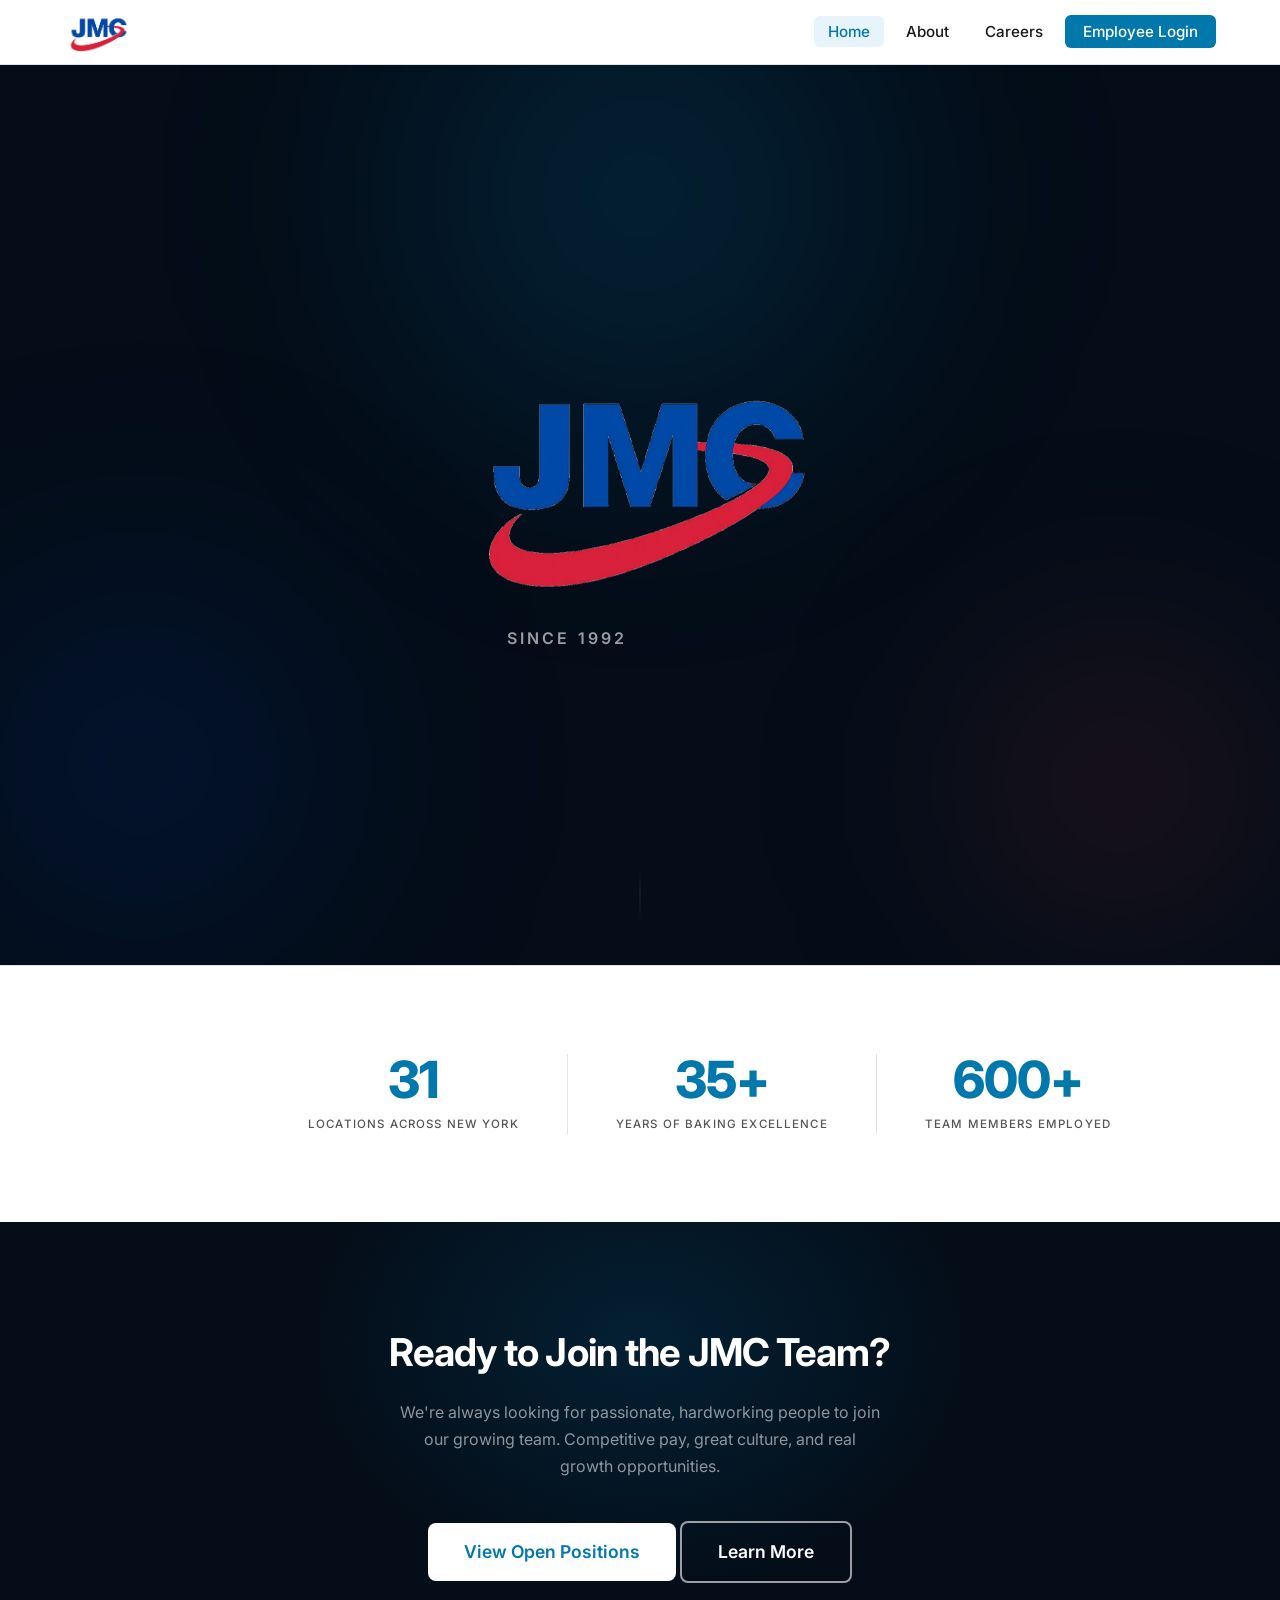
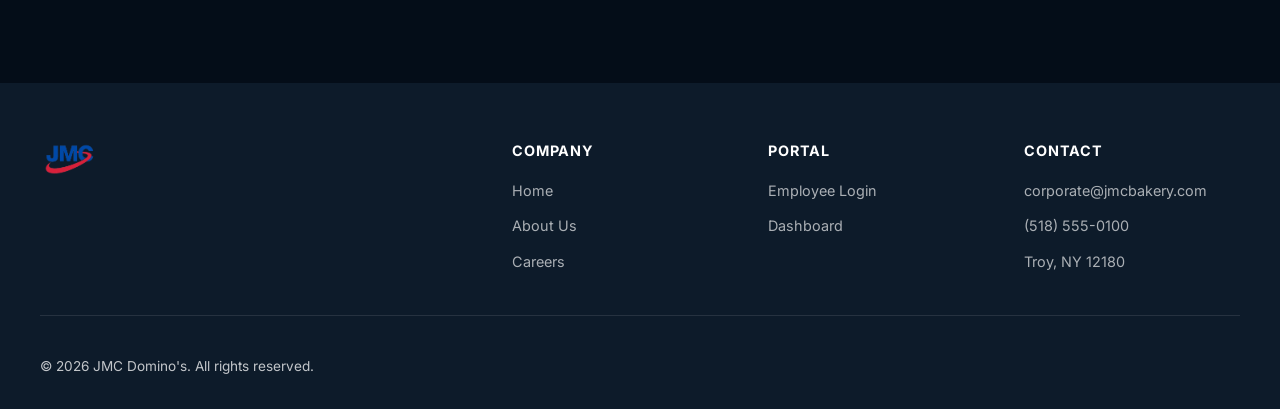
==== index.html @ b063c319 "Initial commit Co-Authored-By: Claude Sonnet 4.6 <noreply@anthropic.com>" ====
<!DOCTYPE html>
<html lang="en">
<head>
  <meta charset="UTF-8">
  <meta name="viewport" content="width=device-width, initial-scale=1.0">
  <title>JMC — Since 1992</title>
  <link rel="preconnect" href="https://fonts.googleapis.com">
  <link rel="preconnect" href="https://fonts.gstatic.com" crossorigin>
  <link href="https://fonts.googleapis.com/css2?family=Inter:wght@300;400;500;600;700;800;900&display=swap" rel="stylesheet">
  <link rel="stylesheet" href="styles.css">
</head>
<body>

  <!-- NAV -->
  <nav class="nav">
    <div class="nav-inner">
      <a class="nav-brand" href="index.html">
        <img src="logo.png" alt="JMC" class="nav-logo-img">
      </a>
      <button class="nav-toggle" aria-label="Toggle navigation" aria-expanded="false">
        <span></span><span></span><span></span>
      </button>
      <ul class="nav-links">
        <li><a href="index.html">Home</a></li>
        <li><a href="about.html">About</a></li>
        <li><a href="apply.html">Careers</a></li>
        <li><a href="login.html" class="btn-nav">Employee Login</a></li>
      </ul>
    </div>
  </nav>

  <!-- HERO -->
  <section class="hero">
    <div class="hero-bg">
      <div class="hero-blob hero-blob-1"></div>
      <div class="hero-blob hero-blob-2"></div>
      <div class="hero-blob hero-blob-3"></div>
    </div>
    <div class="hero-inner">
      <img src="logo.png" alt="JMC" class="hero-logo">
      <div class="hero-tagline">
        <span class="hero-since">Since 1992</span>
        <span class="hero-sep" id="heroSep">·</span>
        <span class="hero-stores-text" id="heroStores">31 Stores</span>
      </div>
    </div>
    <div class="hero-scroll-cue">
      <div class="hero-scroll-line"></div>
    </div>
  </section>

  <!-- STATS -->
  <section class="stats-section reveal">
    <div class="container">
      <div class="stats-grid">
        <div class="stat-item">
          <h3>31</h3>
          <p>Locations Across New York</p>
        </div>
        <div class="stat-item">
          <h3>35+</h3>
          <p>Years of Baking Excellence</p>
        </div>
        <div class="stat-item">
          <h3>600+</h3>
          <p>Team Members Employed</p>
        </div>
      </div>
    </div>
  </section>

  <!-- CTA BAND -->
  <section class="cta-band reveal">
    <div class="container">
      <h2>Ready to Join the JMC Team?</h2>
      <p>We're always looking for passionate, hardworking people to join our growing team. Competitive pay, great culture, and real growth opportunities.</p>
      <div class="hero-buttons">
        <a href="apply.html" class="btn btn-white btn-lg">View Open Positions</a>
        <a href="about.html" class="btn btn-outline-white btn-lg">Learn More</a>
      </div>
    </div>
  </section>

  <!-- FOOTER -->
  <footer class="footer">
    <div class="footer-inner">
      <div class="footer-top">
        <div class="footer-brand">
          <img src="logo.png" alt="JMC" class="footer-logo-img">
        </div>
        <div class="footer-col">
          <h4>Company</h4>
          <ul>
            <li><a href="index.html">Home</a></li>
            <li><a href="about.html">About Us</a></li>
            <li><a href="apply.html">Careers</a></li>
          </ul>
        </div>
        <div class="footer-col">
          <h4>Portal</h4>
          <ul>
            <li><a href="login.html">Employee Login</a></li>
            <li><a href="dashboard.html">Dashboard</a></li>
          </ul>
        </div>
        <div class="footer-col">
          <h4>Contact</h4>
          <ul>
            <li><a href="#">corporate@jmcbakery.com</a></li>
            <li><a href="#">(518) 555-0100</a></li>
            <li><a href="#">Troy, NY 12180</a></li>
          </ul>
        </div>
      </div>
      <div class="footer-bottom">
        <span>&copy; 2026 JMC Domino's. All rights reserved.</span>
      </div>
    </div>
  </footer>

  <script src="transitions.js"></script>
  <script src="script.js"></script>
</body>
</html>
---- styles.css ----
/* ===== PAGE TRANSITIONS ===== */
@keyframes pageEnter {
  from { opacity: 0; transform: translateY(14px); }
  to   { opacity: 1; transform: translateY(0); }
}
@keyframes pageExit {
  from { opacity: 1; transform: translateY(0); }
  to   { opacity: 0; transform: translateY(-10px); }
}
body.page-enter { animation: pageEnter 0.42s cubic-bezier(0.22, 1, 0.36, 1) both; }
body.page-exit  { animation: pageExit 0.21s ease-in both; pointer-events: none; }

/* ===== RESET & BASE ===== */
*, *::before, *::after { box-sizing: border-box; margin: 0; padding: 0; }

:root {
  --blue: #0078AC;
  --blue-dark: #005a82;
  --orange: #E8572A;
  --orange-dark: #c94418;
  --text: #1a1a1a;
  --text-light: #555;
  --bg: #ffffff;
  --bg-alt: #f5f7fa;
  --border: #e0e4ea;
  --radius: 10px;
  --shadow: 0 2px 16px rgba(0,0,0,0.08);
  --font: 'Inter', 'Segoe UI', system-ui, -apple-system, sans-serif;
}

html { scroll-behavior: smooth; }

body {
  font-family: var(--font);
  color: var(--text);
  background: var(--bg);
  line-height: 1.6;
  font-size: 16px;
}

img { max-width: 100%; display: block; }

a { color: var(--blue); text-decoration: none; }
a:hover { text-decoration: underline; }

/* ===== LOGO IMAGES ===== */
.nav-logo-img    { height: 42px; width: auto; object-fit: contain; }
.footer-logo-img { height: 36px; width: auto; object-fit: contain; }
.login-logo-img  { height: 56px; width: auto; object-fit: contain; }

/* ===== NAVIGATION ===== */
.nav {
  position: sticky;
  top: 0;
  z-index: 100;
  background: #fff;
  border-bottom: 1px solid var(--border);
  box-shadow: 0 1px 8px rgba(0,0,0,0.06);
}

.nav-inner {
  max-width: 1200px;
  margin: 0 auto;
  padding: 0 24px;
  height: 64px;
  display: flex;
  align-items: center;
  justify-content: space-between;
}

.nav-brand {
  display: flex;
  align-items: center;
  gap: 10px;
  font-weight: 700;
  font-size: 1.15rem;
  color: var(--blue);
  text-decoration: none;
}

.nav-links {
  display: flex;
  align-items: center;
  gap: 8px;
  list-style: none;
}

.nav-links a {
  padding: 6px 14px;
  border-radius: 6px;
  color: var(--text);
  font-size: 0.95rem;
  font-weight: 500;
  transition: background 0.15s, color 0.15s;
  text-decoration: none;
}

.nav-links a:hover,
.nav-links a.active {
  background: #e8f4fb;
  color: var(--blue);
}

.nav-links .btn-nav {
  background: var(--blue);
  color: #fff !important;
  padding: 7px 18px;
  border-radius: 6px;
}

.nav-links .btn-nav:hover {
  background: var(--blue-dark);
}

.nav-toggle {
  display: none;
  background: none;
  border: none;
  cursor: pointer;
  padding: 8px;
  flex-direction: column;
  gap: 5px;
}

.nav-toggle span {
  display: block;
  width: 24px;
  height: 2px;
  background: var(--text);
  border-radius: 2px;
  transition: transform 0.2s;
}

/* ===== BUTTONS ===== */
.btn {
  display: inline-flex;
  align-items: center;
  justify-content: center;
  gap: 8px;
  padding: 12px 28px;
  border-radius: 8px;
  font-size: 1rem;
  font-weight: 600;
  cursor: pointer;
  border: 2px solid transparent;
  transition: background 0.15s, transform 0.1s, box-shadow 0.15s;
  text-decoration: none;
}

.btn:active { transform: scale(0.97); }

.btn-primary {
  background: var(--blue);
  color: #fff;
  border-color: var(--blue);
}
.btn-primary:hover { background: var(--blue-dark); border-color: var(--blue-dark); text-decoration: none; }

.btn-secondary {
  background: transparent;
  color: var(--blue);
  border-color: var(--blue);
}
.btn-secondary:hover { background: #e8f4fb; text-decoration: none; }

.btn-orange {
  background: var(--orange);
  color: #fff;
  border-color: var(--orange);
}
.btn-orange:hover { background: var(--orange-dark); border-color: var(--orange-dark); text-decoration: none; }

.btn-lg { padding: 15px 36px; font-size: 1.1rem; }
.btn-sm { padding: 8px 18px; font-size: 0.875rem; }

/* ===== HERO ===== */
@keyframes blobDrift1 {
  0%, 100% { transform: translate(0, 0) scale(1); }
  33%       { transform: translate(40px, -30px) scale(1.1); }
  66%       { transform: translate(-20px, 18px) scale(0.93); }
}
@keyframes blobDrift2 {
  0%, 100% { transform: translate(0, 0) scale(1); }
  40%       { transform: translate(-45px, 28px) scale(0.9); }
  75%       { transform: translate(28px, -16px) scale(1.08); }
}
@keyframes blobDrift3 {
  0%, 100% { transform: translate(0, 0) scale(1); }
  50%       { transform: translate(22px, 42px) scale(1.06); }
}
@keyframes heroFadeUp {
  from { opacity: 0; transform: translateY(22px); }
  to   { opacity: 1; transform: translateY(0); }
}
@keyframes heroLogoPullBack {
  0%   { opacity: 0;   transform: scale(1.55); }
  18%  { opacity: 1;   transform: scale(1.55); }
  100% { opacity: 1;   transform: scale(1); }
}
@keyframes scrollCuePulse {
  0%   { opacity: 0; transform: scaleY(0.3) translateY(-8px); }
  40%  { opacity: 1; }
  100% { opacity: 0; transform: scaleY(1) translateY(8px); }
}

.hero {
  position: relative;
  background: #040d18;
  min-height: 100vh;
  display: flex;
  flex-direction: column;
  align-items: center;
  justify-content: center;
  text-align: center;
  overflow: hidden;
  padding: 100px 24px 120px;
}

.hero-bg {
  position: absolute;
  inset: 0;
  pointer-events: none;
}

.hero-blob {
  position: absolute;
  border-radius: 50%;
  filter: blur(100px);
  will-change: transform;
}

.hero-blob-1 {
  width: 700px;
  height: 700px;
  top: -220px;
  left: 50%;
  margin-left: -350px;
  background: radial-gradient(circle, rgba(0,120,172,0.26) 0%, transparent 70%);
  animation: blobDrift1 11s ease-in-out infinite;
}

.hero-blob-2 {
  width: 480px;
  height: 480px;
  bottom: -60px;
  right: -80px;
  background: radial-gradient(circle, rgba(220,53,69,0.16) 0%, transparent 70%);
  animation: blobDrift2 14s ease-in-out infinite;
}

.hero-blob-3 {
  width: 560px;
  height: 560px;
  bottom: -80px;
  left: -140px;
  background: radial-gradient(circle, rgba(0,40,110,0.38) 0%, transparent 70%);
  animation: blobDrift3 16s ease-in-out infinite;
}

.hero-inner {
  position: relative;
  z-index: 1;
  display: flex;
  flex-direction: column;
  align-items: center;
  gap: 28px;
}

.hero-logo {
  width: clamp(220px, 30vw, 380px);
  height: auto;
  display: block;
  animation: heroLogoPullBack 2.4s cubic-bezier(0.16, 1, 0.3, 1) 0.1s both;
}

.hero-tagline {
  display: flex;
  align-items: center;
  gap: 14px;
  animation: heroFadeUp 0.8s ease 1.8s both;
}

.hero-since,
.hero-stores-text {
  font-size: 1rem;
  font-weight: 600;
  letter-spacing: 0.2em;
  text-transform: uppercase;
  color: rgba(255,255,255,0.6);
}

.hero-sep {
  color: rgba(220,53,69,0.55);
  font-size: 1.4rem;
  font-weight: 300;
  line-height: 1;
  opacity: 0;
  transition: opacity 0.8s ease;
}
.hero-sep.visible { opacity: 1; }

.hero-stores-text {
  opacity: 0;
  transition: opacity 0.8s ease;
}
.hero-stores-text.visible { opacity: 1; }

.hero-scroll-cue {
  position: absolute;
  bottom: 44px;
  left: 50%;
  transform: translateX(-50%);
  z-index: 1;
  overflow: hidden;
  height: 52px;
  width: 1px;
}

.hero-scroll-line {
  width: 1px;
  height: 52px;
  background: linear-gradient(to bottom, transparent 0%, rgba(255,255,255,0.28) 50%, transparent 100%);
  animation: scrollCuePulse 2.4s ease-in-out infinite;
  transform-origin: top;
}

/* ===== SECTIONS ===== */
.section {
  padding: 80px 24px;
}

.section-alt {
  background: var(--bg-alt);
}

.container {
  max-width: 1200px;
  margin: 0 auto;
}

.section-header {
  text-align: center;
  margin-bottom: 56px;
}

.section-eyebrow {
  display: inline-block;
  color: var(--blue);
  font-size: 0.8rem;
  font-weight: 700;
  letter-spacing: 0.1em;
  text-transform: uppercase;
  margin-bottom: 10px;
}

.section-header h2 {
  font-size: clamp(1.6rem, 3vw, 2.4rem);
  font-weight: 800;
  margin-bottom: 14px;
  color: var(--text);
}

.section-header p {
  font-size: 1.05rem;
  color: var(--text-light);
  max-width: 580px;
  margin: 0 auto;
}

/* ===== GRID CARDS ===== */
.grid-3 {
  display: grid;
  grid-template-columns: repeat(3, 1fr);
  gap: 28px;
}

.grid-2 {
  display: grid;
  grid-template-columns: repeat(2, 1fr);
  gap: 28px;
}

.card {
  background: #fff;
  border: 1px solid var(--border);
  border-radius: var(--radius);
  padding: 32px 28px;
  box-shadow: var(--shadow);
  transition: transform 0.2s, box-shadow 0.2s;
}

.card:hover {
  transform: translateY(-4px);
  box-shadow: 0 8px 32px rgba(0,0,0,0.12);
}

.card-icon {
  width: 52px;
  height: 52px;
  border-radius: 12px;
  background: #e8f4fb;
  display: flex;
  align-items: center;
  justify-content: center;
  margin-bottom: 18px;
  font-size: 1.5rem;
}

.card h3 {
  font-size: 1.15rem;
  font-weight: 700;
  margin-bottom: 10px;
}

.card p {
  color: var(--text-light);
  font-size: 0.95rem;
  line-height: 1.6;
}

/* ===== STATS ===== */
.stats-section {
  background: #fff;
  padding: 88px 24px;
  border-top: 1px solid var(--border);
}

.stats-grid {
  display: grid;
  grid-template-columns: repeat(3, 1fr);
  text-align: center;
  max-width: 760px;
  margin: 0 auto;
  width: 100%;
}

.stat-item {
  padding: 0 clamp(20px, 4vw, 48px);
  opacity: 0;
  transform: translateY(28px);
  transition: opacity 0.65s ease, transform 0.65s ease;
}

.stat-item + .stat-item {
  border-left: 1px solid var(--border);
}

.stat-item.visible {
  opacity: 1;
  transform: translateY(0);
}

.stat-item:nth-child(2) { transition-delay: 0.12s; }
.stat-item:nth-child(3) { transition-delay: 0.24s; }

.stat-item h3 {
  font-size: clamp(2.4rem, 5vw, 3.2rem);
  font-weight: 800;
  color: var(--blue);
  letter-spacing: -0.02em;
  line-height: 1;
}

.stat-item p {
  color: var(--text-light);
  font-size: 0.72rem;
  font-weight: 500;
  letter-spacing: 0.1em;
  text-transform: uppercase;
  margin-top: 10px;
  white-space: nowrap;
}

/* ===== VALUES ===== */
.values-grid {
  display: grid;
  grid-template-columns: repeat(2, 1fr);
  gap: 24px;
}

.value-card {
  background: #fff;
  border-left: 4px solid var(--orange);
  border-radius: 0 var(--radius) var(--radius) 0;
  padding: 24px 28px;
  box-shadow: var(--shadow);
}

.value-card h3 {
  font-size: 1.05rem;
  font-weight: 700;
  color: var(--orange);
  margin-bottom: 8px;
}

.value-card p {
  color: var(--text-light);
  font-size: 0.93rem;
}

/* ===== CTA BAND ===== */
.cta-band {
  position: relative;
  background: #040d18;
  color: #fff;
  text-align: center;
  padding: 100px 24px;
  overflow: hidden;
}

.cta-band::before {
  content: '';
  position: absolute;
  top: -180px;
  left: 50%;
  transform: translateX(-50%);
  width: 800px;
  height: 600px;
  background: radial-gradient(ellipse, rgba(0,120,172,0.18) 0%, transparent 60%);
  pointer-events: none;
}

.cta-band .container {
  position: relative;
  z-index: 1;
}

.cta-band h2 {
  font-size: clamp(1.6rem, 3vw, 2.4rem);
  font-weight: 700;
  letter-spacing: -0.02em;
  margin-bottom: 16px;
}

.cta-band p {
  font-size: 1rem;
  color: rgba(255,255,255,0.55);
  font-weight: 400;
  max-width: 480px;
  margin: 0 auto 40px;
  line-height: 1.7;
}

.btn-white {
  background: #fff;
  color: var(--blue);
  border: none;
}
.btn-white:hover { background: #e8f4fb; text-decoration: none; }

.btn-outline-white {
  background: transparent;
  color: #fff;
  border: 2px solid rgba(255,255,255,0.6);
}
.btn-outline-white:hover { background: rgba(255,255,255,0.12); text-decoration: none; }

/* ===== FOOTER ===== */
.footer {
  background: #0d1b2a;
  color: rgba(255,255,255,0.75);
  padding: 56px 24px 32px;
}

.footer-inner {
  max-width: 1200px;
  margin: 0 auto;
}

.footer-top {
  display: grid;
  grid-template-columns: 2fr 1fr 1fr 1fr;
  gap: 40px;
  margin-bottom: 40px;
  padding-bottom: 40px;
  border-bottom: 1px solid rgba(255,255,255,0.1);
}

.footer-brand p {
  font-size: 0.9rem;
  margin-top: 14px;
  line-height: 1.7;
  max-width: 300px;
}

.footer-col h4 {
  color: #fff;
  font-size: 0.9rem;
  font-weight: 700;
  text-transform: uppercase;
  letter-spacing: 0.06em;
  margin-bottom: 16px;
}

.footer-col ul {
  list-style: none;
  display: flex;
  flex-direction: column;
  gap: 10px;
}

.footer-col a {
  color: rgba(255,255,255,0.65);
  font-size: 0.9rem;
  transition: color 0.15s;
  text-decoration: none;
}

.footer-col a:hover { color: #fff; text-decoration: none; }

.footer-bottom {
  display: flex;
  justify-content: space-between;
  align-items: center;
  font-size: 0.85rem;
  flex-wrap: wrap;
  gap: 10px;
}

/* ===== FORM STYLES ===== */
.form-group {
  margin-bottom: 22px;
}

.form-group label {
  display: block;
  font-weight: 600;
  font-size: 0.9rem;
  margin-bottom: 7px;
  color: var(--text);
}

.form-group input,
.form-group select,
.form-group textarea {
  width: 100%;
  padding: 11px 14px;
  border: 1.5px solid var(--border);
  border-radius: 7px;
  font-size: 0.97rem;
  font-family: var(--font);
  background: #fff;
  color: var(--text);
  transition: border-color 0.15s, box-shadow 0.15s;
  outline: none;
}

.form-group input:focus,
.form-group select:focus,
.form-group textarea:focus {
  border-color: var(--blue);
  box-shadow: 0 0 0 3px rgba(0,120,172,0.12);
}

.form-group textarea { resize: vertical; min-height: 120px; }

/* ===== ABOUT PAGE ===== */
.about-hero {
  background: #040d18;
  color: #fff;
  padding: 110px 24px 90px;
  text-align: center;
}

.about-hero h1 {
  font-size: clamp(2rem, 4vw, 3rem);
  font-weight: 800;
  letter-spacing: -0.02em;
  margin-bottom: 16px;
}

.about-hero p {
  font-size: 1rem;
  color: rgba(255,255,255,0.5);
  font-weight: 400;
  max-width: 480px;
  margin: 0 auto;
  line-height: 1.7;
}

.two-col {
  display: grid;
  grid-template-columns: 1fr 1fr;
  gap: 56px;
  align-items: center;
}

.two-col .text-content h2 {
  font-size: clamp(1.5rem, 3vw, 2rem);
  font-weight: 800;
  margin-bottom: 18px;
}

.two-col .text-content p {
  color: var(--text-light);
  margin-bottom: 16px;
  line-height: 1.75;
}

.image-placeholder {
  border-radius: 16px;
  overflow: hidden;
  background: linear-gradient(135deg, #e8f4fb, #c6e4f5);
  aspect-ratio: 4/3;
  display: flex;
  align-items: center;
  justify-content: center;
  font-size: 4rem;
}

.mission-vision {
  display: grid;
  grid-template-columns: 1fr 1fr;
  gap: 28px;
}

.mv-card {
  padding: 36px 32px;
  border-radius: var(--radius);
  box-shadow: var(--shadow);
}

.mv-card.mission { background: var(--blue); color: #fff; }
.mv-card.vision   { background: var(--orange); color: #fff; }

.mv-card h3 {
  font-size: 1.25rem;
  font-weight: 800;
  margin-bottom: 12px;
  opacity: 0.85;
  text-transform: uppercase;
  letter-spacing: 0.05em;
}

.mv-card p {
  font-size: 1rem;
  line-height: 1.7;
  opacity: 0.92;
}

/* ===== PAGE HERO (generic) ===== */
.page-hero {
  background: linear-gradient(135deg, #004d72 0%, #0078AC 100%);
  color: #fff;
  padding: 72px 24px 56px;
  text-align: center;
}

.page-hero h1 {
  font-size: clamp(1.8rem, 4vw, 2.6rem);
  font-weight: 800;
  margin-bottom: 12px;
}

.page-hero p {
  font-size: 1.05rem;
  opacity: 0.9;
  max-width: 520px;
  margin: 0 auto;
}

/* ===== APPLY PAGE ===== */
.apply-form-wrap {
  max-width: 720px;
  margin: 0 auto;
}

.apply-form-wrap .card {
  padding: 40px 44px;
}

.form-row {
  display: grid;
  grid-template-columns: 1fr 1fr;
  gap: 18px;
}

/* ===== ALERTS ===== */
.alert {
  padding: 12px 16px;
  border-radius: 7px;
  font-size: 0.92rem;
  margin-bottom: 18px;
  display: none;
}
.alert.show { display: block; }
.alert-success { background: #d4edda; color: #155724; border: 1px solid #c3e6cb; }
.alert-error   { background: #f8d7da; color: #721c24; border: 1px solid #f5c6cb; }

/* ===== NAV SCROLL STATE ===== */
.nav.scrolled {
  background: rgba(255,255,255,0.96);
  backdrop-filter: blur(12px);
  -webkit-backdrop-filter: blur(12px);
  box-shadow: 0 1px 24px rgba(0,0,0,0.08);
}

/* ===== SCROLL REVEAL ===== */
.reveal {
  opacity: 0;
  transform: translateY(36px);
  transition: opacity 0.85s cubic-bezier(0.22,1,0.36,1), transform 0.85s cubic-bezier(0.22,1,0.36,1);
}
.reveal.visible {
  opacity: 1;
  transform: translateY(0);
}

/* ===== FOOTER LOGO ON DARK ===== */

/* ===== RESPONSIVE ===== */
@media (max-width: 900px) {
  .grid-3      { grid-template-columns: 1fr 1fr; }
  .footer-top  { grid-template-columns: 1fr 1fr; }
  .two-col     { grid-template-columns: 1fr; gap: 32px; }
  .two-col .image-placeholder { display: none; }
}

@media (max-width: 640px) {
  .grid-3, .grid-2, .values-grid, .mission-vision, .form-row {
    grid-template-columns: 1fr;
  }
  .stats-grid  { grid-template-columns: 1fr; gap: 0; max-width: 280px; }
  .stat-item   { border-left: none !important; padding: 28px 0; border-bottom: 1px solid var(--border); }
  .stat-item:last-child { border-bottom: none; }
  .footer-top  { grid-template-columns: 1fr; }
  .footer-bottom { flex-direction: column; text-align: center; }

  .nav-toggle { display: flex; }

  .nav-links {
    display: none;
    position: absolute;
    top: 64px;
    left: 0;
    right: 0;
    background: #fff;
    flex-direction: column;
    padding: 16px 24px 24px;
    border-bottom: 1px solid var(--border);
    box-shadow: 0 8px 24px rgba(0,0,0,0.08);
    gap: 4px;
  }

  .nav-links.open { display: flex; }
  .nav-links a    { width: 100%; padding: 10px 14px; }

  .hero { padding: 80px 20px 100px; }
  .hero-blob-1 { width: 400px; height: 400px; }
  .hero-blob-2 { width: 280px; height: 280px; }
  .hero-blob-3 { width: 320px; height: 320px; }
  .stats-section { padding: 64px 24px; }
  .cta-band { padding: 72px 20px; }
  .btn-lg { width: 100%; max-width: 300px; }

  .apply-form-wrap .card { padding: 24px 20px; }

  .section { padding: 56px 20px; }
}
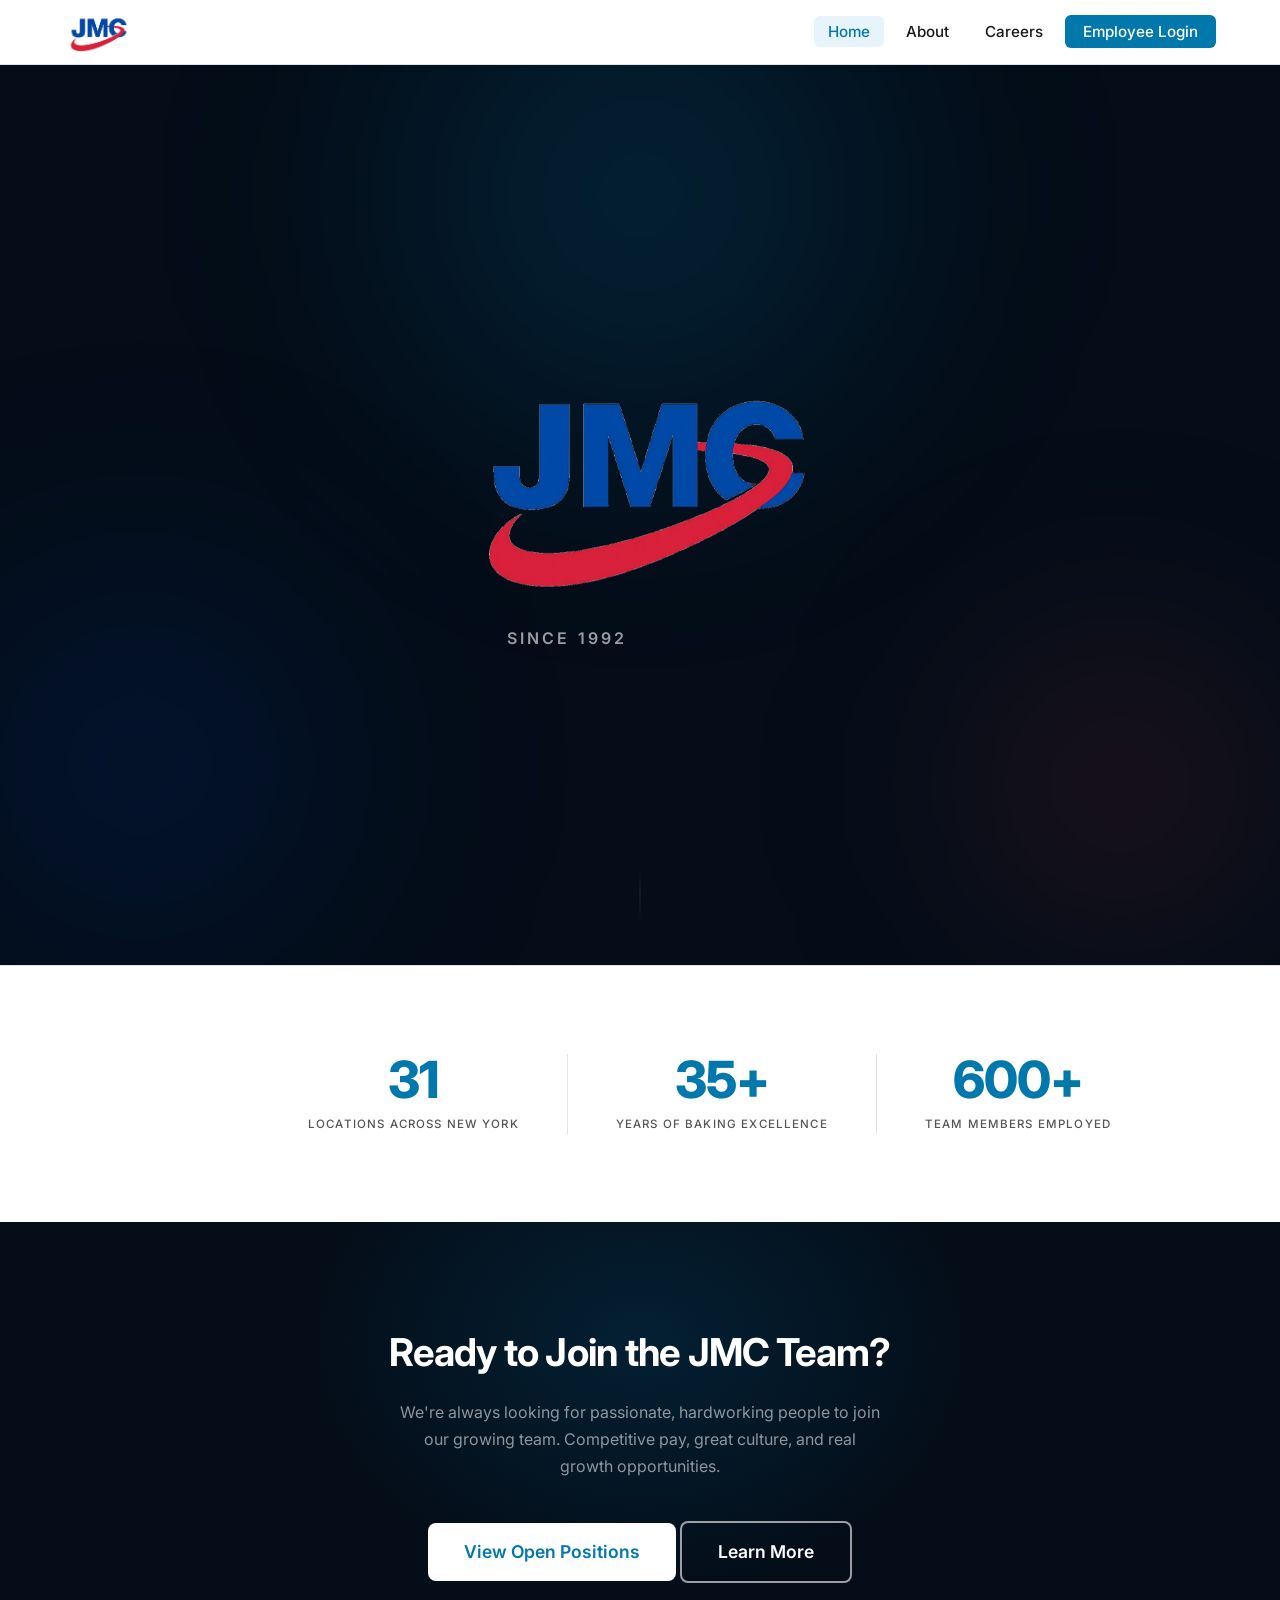
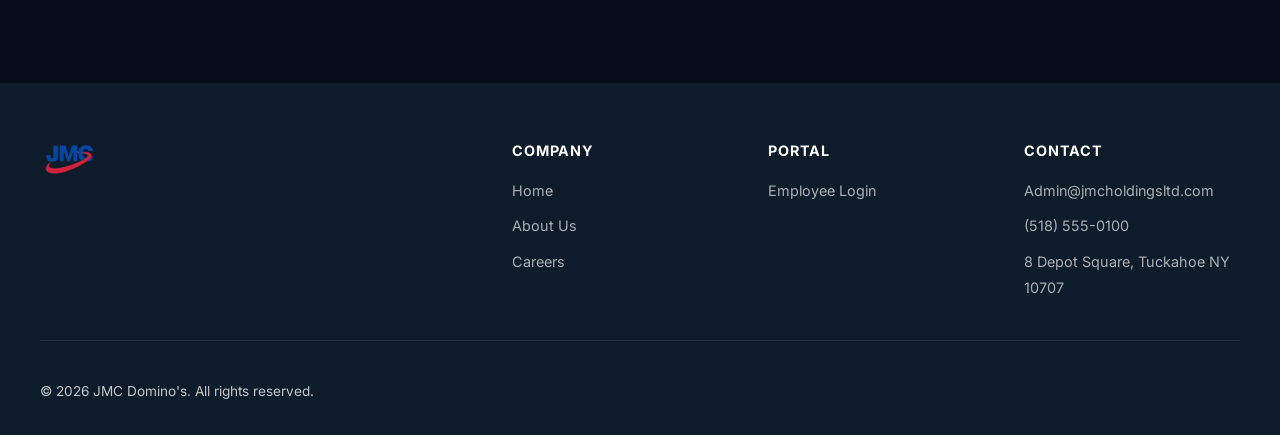
==== commit f7821f82: "updated" ====
--- a/index.html
+++ b/index.html
@@ -100,15 +100,14 @@
           <h4>Portal</h4>
           <ul>
             <li><a href="login.html">Employee Login</a></li>
-            <li><a href="dashboard.html">Dashboard</a></li>
           </ul>
         </div>
         <div class="footer-col">
           <h4>Contact</h4>
           <ul>
-            <li><a href="#">corporate@jmcbakery.com</a></li>
+            <li><a href="#">Admin@jmcholdingsltd.com</a></li>
             <li><a href="#">(518) 555-0100</a></li>
-            <li><a href="#">Troy, NY 12180</a></li>
+            <li><a href="#">8 Depot Square, Tuckahoe NY 10707</a></li>
           </ul>
         </div>
       </div>
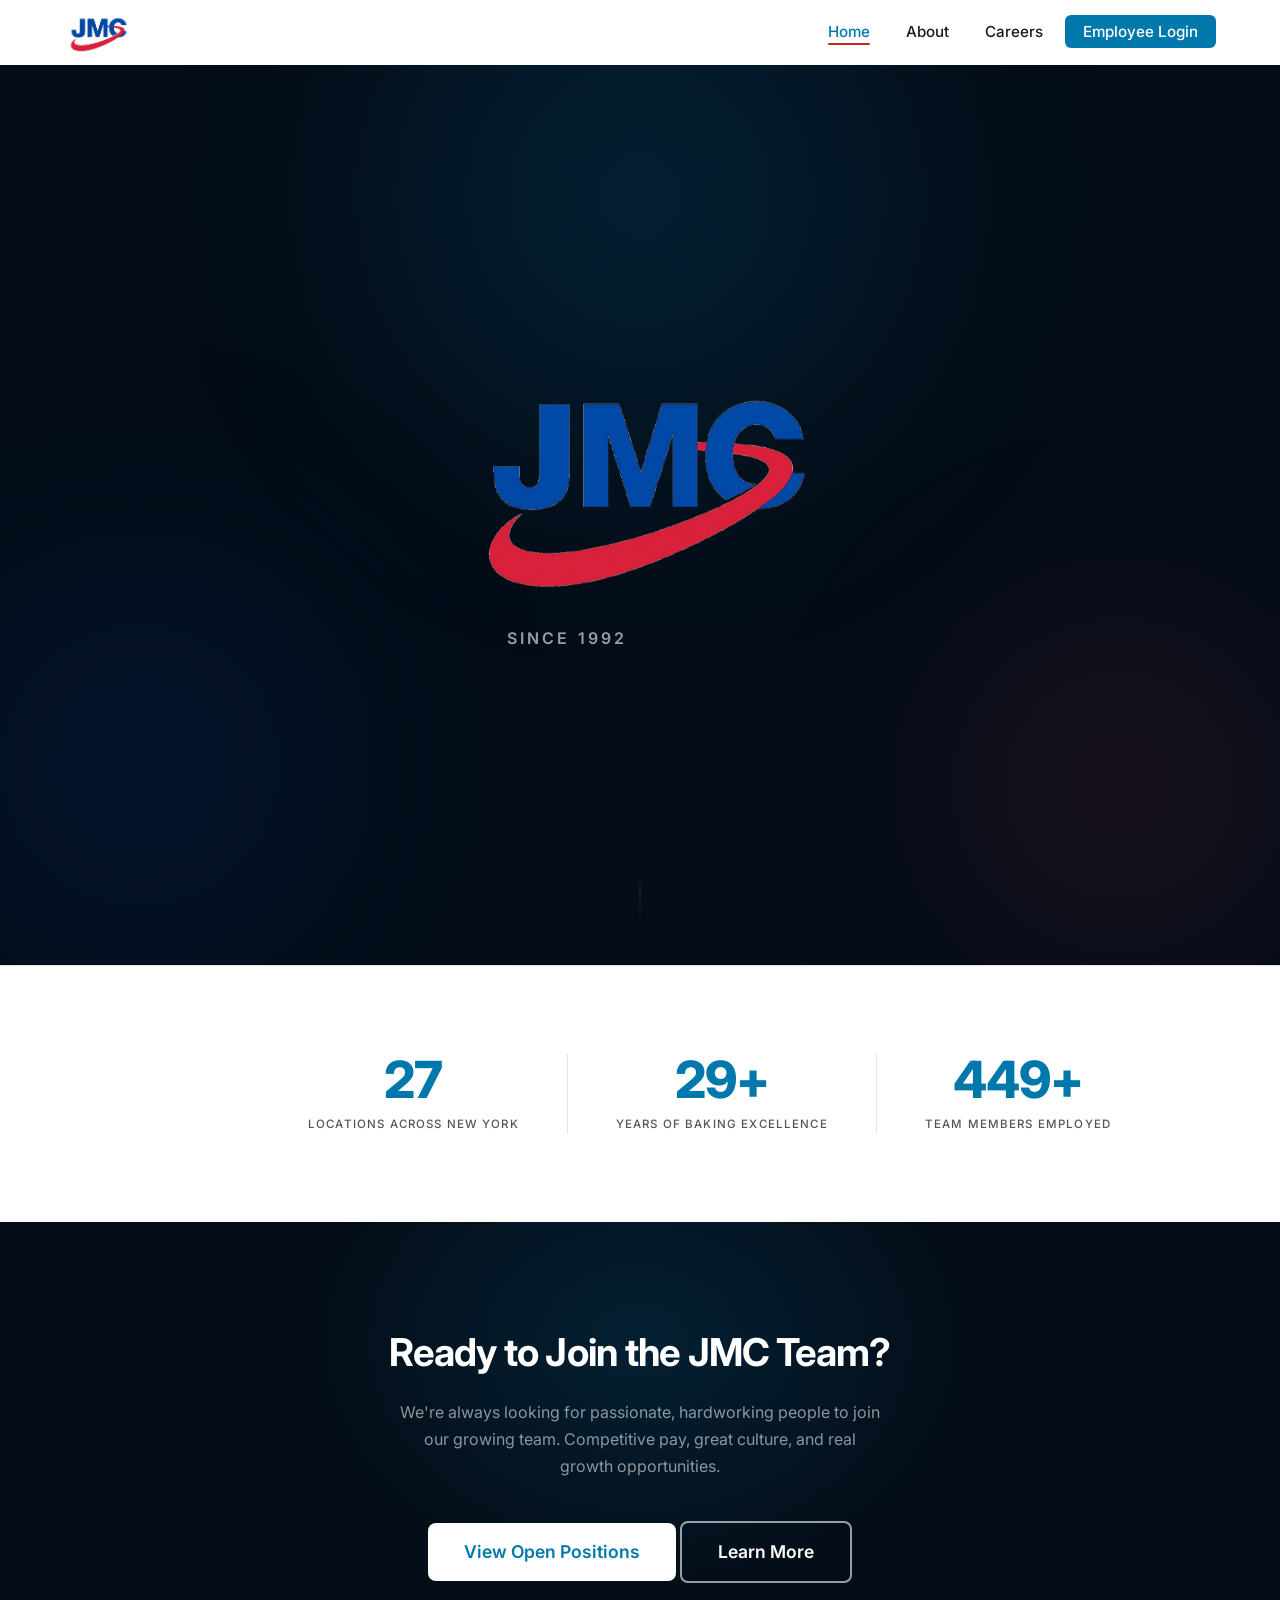
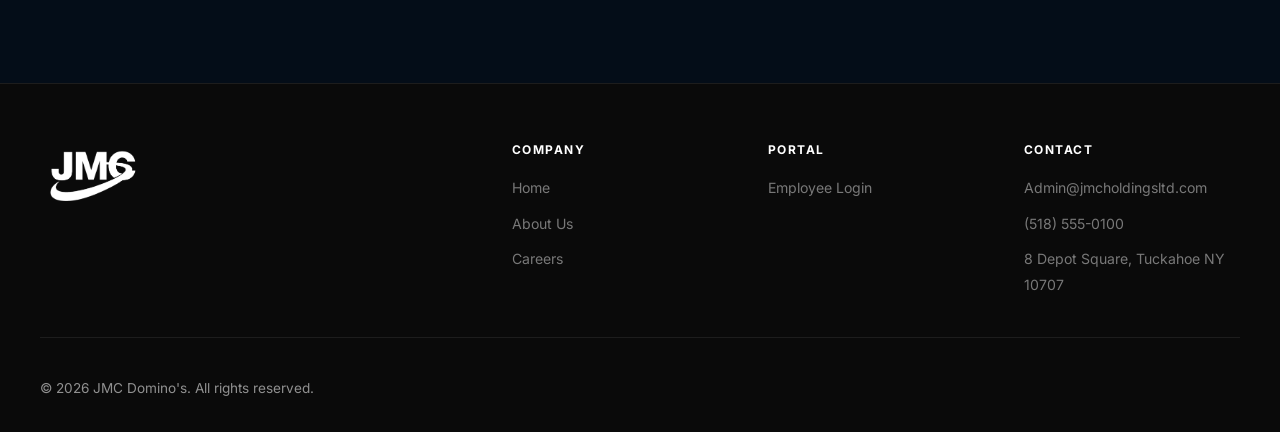
==== commit 9761778c: "updated" ====
--- a/index.html
+++ b/index.html
@@ -50,7 +50,7 @@
   </section>
 
   <!-- STATS -->
-  <section class="stats-section reveal">
+  <section class="stats-section">
     <div class="container">
       <div class="stats-grid">
         <div class="stat-item">
--- a/styles.css
+++ b/styles.css
@@ -1,14 +1,14 @@
 /* ===== PAGE TRANSITIONS ===== */
 @keyframes pageEnter {
-  from { opacity: 0; transform: translateY(14px); }
+  from { opacity: 0; transform: translateY(28px); }
   to   { opacity: 1; transform: translateY(0); }
 }
 @keyframes pageExit {
   from { opacity: 1; transform: translateY(0); }
-  to   { opacity: 0; transform: translateY(-10px); }
-}
-body.page-enter { animation: pageEnter 0.42s cubic-bezier(0.22, 1, 0.36, 1) both; }
-body.page-exit  { animation: pageExit 0.21s ease-in both; pointer-events: none; }
+  to   { opacity: 0; transform: translateY(-18px); }
+}
+body.page-enter { animation: pageEnter 0.3s cubic-bezier(0.22, 1, 0.36, 1) both; }
+body.page-exit  { animation: pageExit 0.15s ease-in both; pointer-events: none; }
 
 /* ===== RESET & BASE ===== */
 *, *::before, *::after { box-sizing: border-box; margin: 0; padding: 0; }
@@ -45,7 +45,7 @@
 
 /* ===== LOGO IMAGES ===== */
 .nav-logo-img    { height: 42px; width: auto; object-fit: contain; }
-.footer-logo-img { height: 36px; width: auto; object-fit: contain; }
+.footer-logo-img { height: 64px; width: auto; object-fit: contain; filter: brightness(0) invert(1); }
 .login-logo-img  { height: 56px; width: auto; object-fit: contain; }
 
 /* ===== NAVIGATION ===== */
@@ -53,9 +53,12 @@
   position: sticky;
   top: 0;
   z-index: 100;
-  background: #fff;
-  border-bottom: 1px solid var(--border);
-  box-shadow: 0 1px 8px rgba(0,0,0,0.06);
+  background: rgba(255,255,255,0.85);
+  backdrop-filter: blur(0px);
+  -webkit-backdrop-filter: blur(0px);
+  border-bottom: 1px solid transparent;
+  box-shadow: none;
+  transition: background 0.3s ease, backdrop-filter 0.3s ease, -webkit-backdrop-filter 0.3s ease, border-color 0.3s ease, box-shadow 0.3s ease;
 }
 
 .nav-inner {
@@ -86,18 +89,37 @@
 }
 
 .nav-links a {
+  position: relative;
   padding: 6px 14px;
   border-radius: 6px;
   color: var(--text);
   font-size: 0.95rem;
   font-weight: 500;
-  transition: background 0.15s, color 0.15s;
+  transition: color 0.2s ease;
   text-decoration: none;
+}
+
+.nav-links a:not(.btn-nav)::after {
+  content: '';
+  position: absolute;
+  bottom: 2px;
+  left: 14px;
+  right: 14px;
+  height: 2px;
+  background: #C62828;
+  border-radius: 2px;
+  transform: scaleX(0);
+  transform-origin: left center;
+  transition: transform 0.25s ease;
+}
+
+.nav-links a:not(.btn-nav):hover::after,
+.nav-links a:not(.btn-nav).active::after {
+  transform: scaleX(1);
 }
 
 .nav-links a:hover,
 .nav-links a.active {
-  background: #e8f4fb;
   color: var(--blue);
 }
 
@@ -193,8 +215,8 @@
   to   { opacity: 1; transform: translateY(0); }
 }
 @keyframes heroLogoPullBack {
-  0%   { opacity: 0;   transform: scale(1.55); }
-  18%  { opacity: 1;   transform: scale(1.55); }
+  0%   { opacity: 0;   transform: scale(4.5); }
+  12%  { opacity: 1;   transform: scale(4.5); }
   100% { opacity: 1;   transform: scale(1); }
 }
 @keyframes scrollCuePulse {
@@ -270,7 +292,7 @@
   width: clamp(220px, 30vw, 380px);
   height: auto;
   display: block;
-  animation: heroLogoPullBack 2.4s cubic-bezier(0.16, 1, 0.3, 1) 0.1s both;
+  animation: heroLogoPullBack 2.2s cubic-bezier(0.22, 1, 0.36, 1) 0.15s both;
 }
 
 .hero-tagline {
@@ -557,9 +579,10 @@
 
 /* ===== FOOTER ===== */
 .footer {
-  background: #0d1b2a;
-  color: rgba(255,255,255,0.75);
+  background: #0a0a0a;
+  color: rgba(255,255,255,0.55);
   padding: 56px 24px 32px;
+  border-top: 1px solid rgba(255,255,255,0.08);
 }
 
 .footer-inner {
@@ -573,7 +596,7 @@
   gap: 40px;
   margin-bottom: 40px;
   padding-bottom: 40px;
-  border-bottom: 1px solid rgba(255,255,255,0.1);
+  border-bottom: 1px solid rgba(255,255,255,0.08);
 }
 
 .footer-brand p {
@@ -585,10 +608,10 @@
 
 .footer-col h4 {
   color: #fff;
-  font-size: 0.9rem;
+  font-size: 0.75rem;
   font-weight: 700;
   text-transform: uppercase;
-  letter-spacing: 0.06em;
+  letter-spacing: 0.12em;
   margin-bottom: 16px;
 }
 
@@ -600,8 +623,8 @@
 }
 
 .footer-col a {
-  color: rgba(255,255,255,0.65);
-  font-size: 0.9rem;
+  color: rgba(255,255,255,0.45);
+  font-size: 0.88rem;
   transition: color 0.15s;
   text-decoration: none;
 }
@@ -789,10 +812,11 @@
 
 /* ===== NAV SCROLL STATE ===== */
 .nav.scrolled {
-  background: rgba(255,255,255,0.96);
-  backdrop-filter: blur(12px);
-  -webkit-backdrop-filter: blur(12px);
-  box-shadow: 0 1px 24px rgba(0,0,0,0.08);
+  background: rgba(255,255,255,0.75);
+  backdrop-filter: blur(16px) saturate(180%);
+  -webkit-backdrop-filter: blur(16px) saturate(180%);
+  border-bottom-color: rgba(0,0,0,0.08);
+  box-shadow: 0 2px 20px rgba(0,0,0,0.06);
 }
 
 /* ===== SCROLL REVEAL ===== */
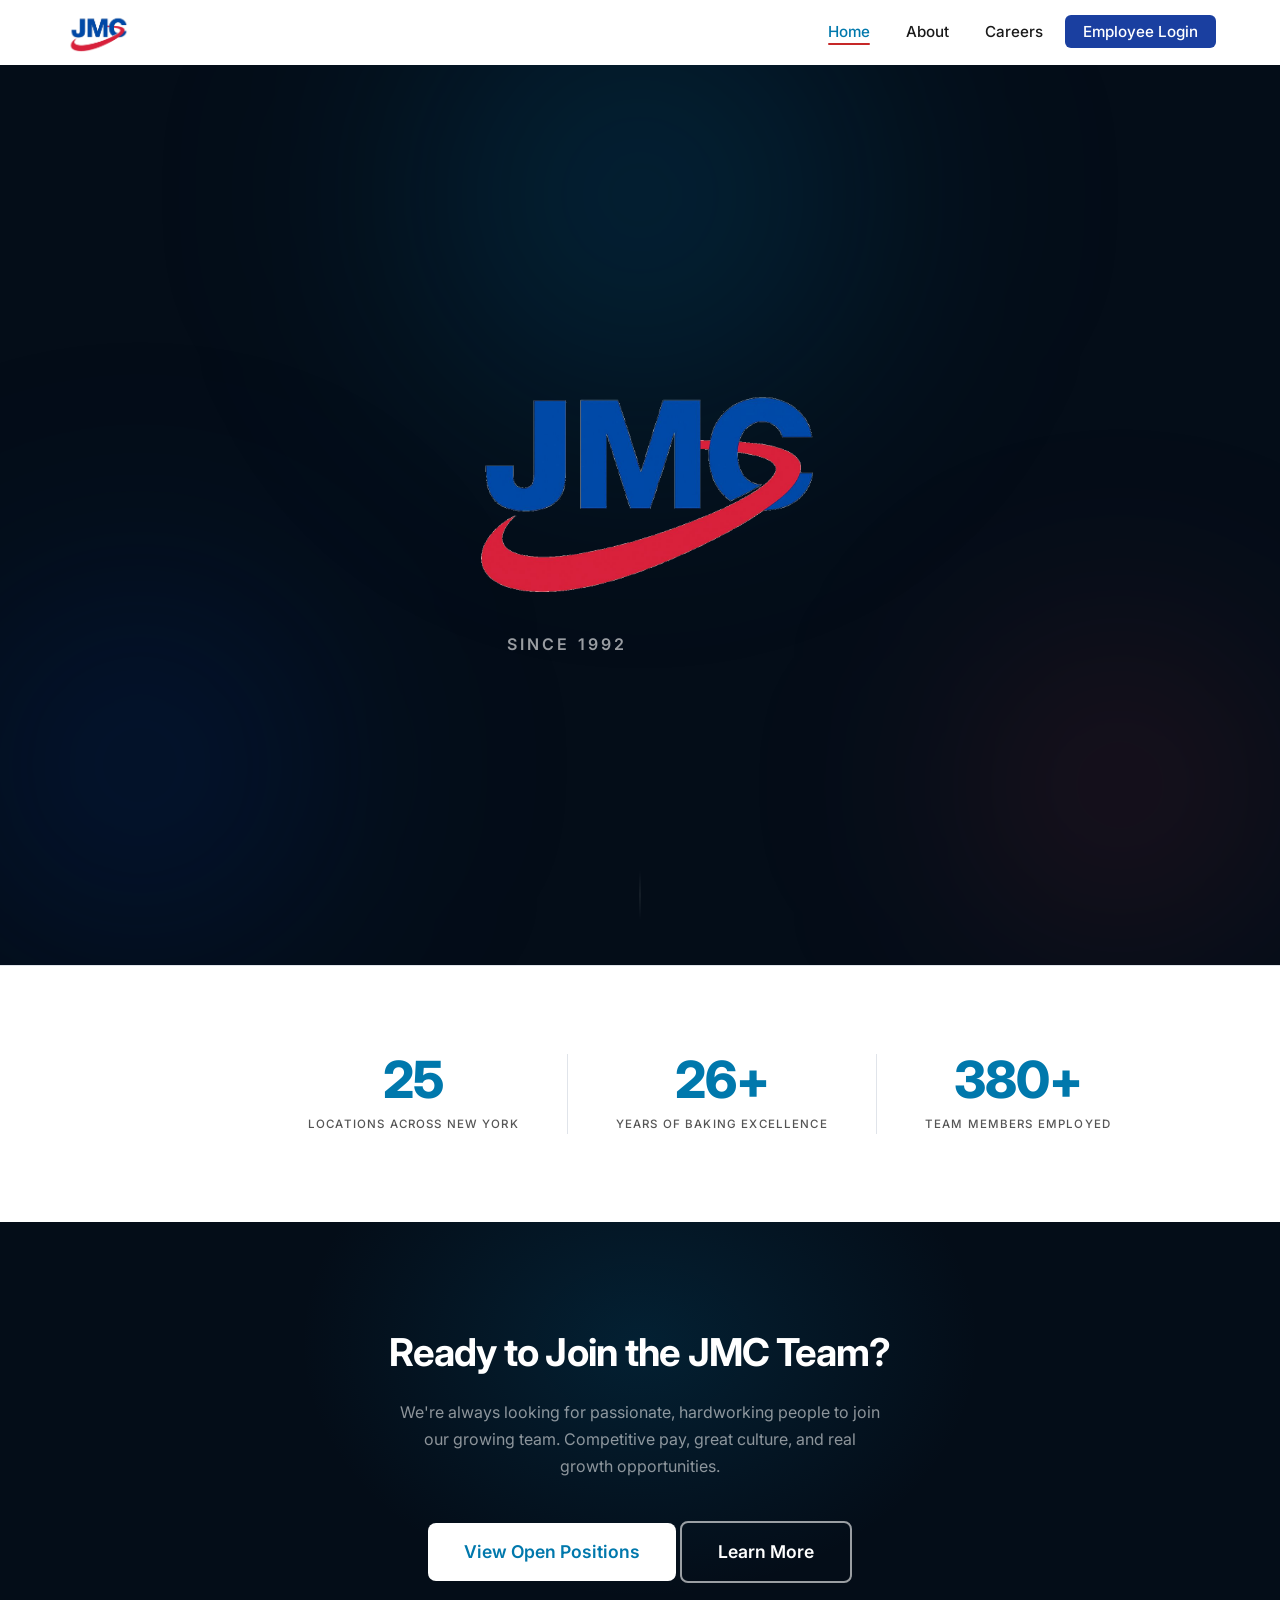
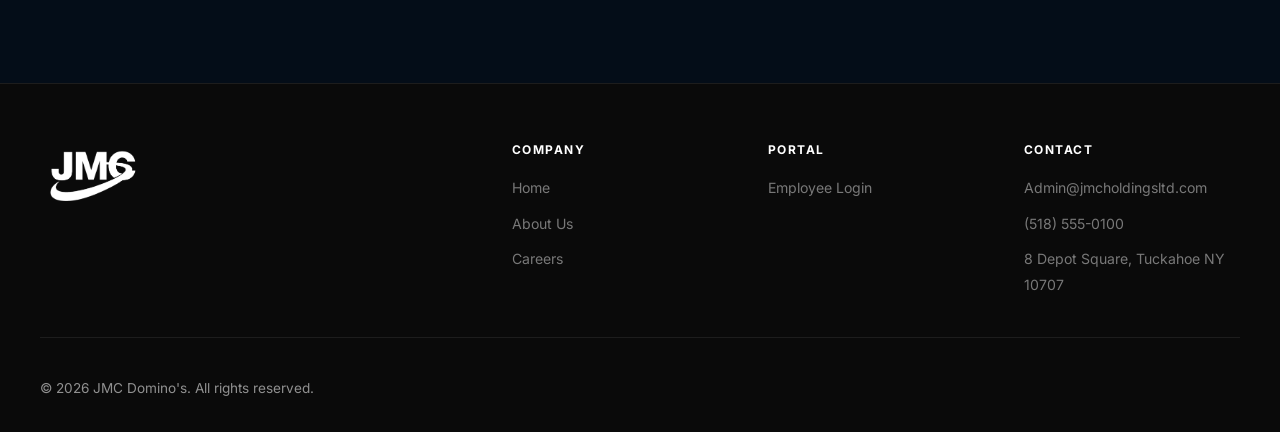
==== commit 1ea47490: "Auto logout on home page" ====
--- a/index.html
+++ b/index.html
@@ -117,7 +117,9 @@
     </div>
   </footer>
 
+  <script src="auth.js"></script>
   <script src="transitions.js"></script>
   <script src="script.js"></script>
+  <script>clearSession();</script>
 </body>
 </html>
--- a/styles.css
+++ b/styles.css
@@ -9,6 +9,7 @@
 }
 body.page-enter { animation: pageEnter 0.3s cubic-bezier(0.22, 1, 0.36, 1) both; }
 body.page-exit  { animation: pageExit 0.15s ease-in both; pointer-events: none; }
+body { overflow-x: hidden; }
 
 /* ===== RESET & BASE ===== */
 *, *::before, *::after { box-sizing: border-box; margin: 0; padding: 0; }
@@ -124,14 +125,14 @@
 }
 
 .nav-links .btn-nav {
-  background: var(--blue);
+  background: #1a3fa0;
   color: #fff !important;
   padding: 7px 18px;
   border-radius: 6px;
 }
 
 .nav-links .btn-nav:hover {
-  background: var(--blue-dark);
+  background: #142e78;
 }
 
 .nav-toggle {
@@ -215,9 +216,8 @@
   to   { opacity: 1; transform: translateY(0); }
 }
 @keyframes heroLogoPullBack {
-  0%   { opacity: 0;   transform: scale(4.5); }
-  12%  { opacity: 1;   transform: scale(4.5); }
-  100% { opacity: 1;   transform: scale(1); }
+  0%   { opacity: 0.22; transform: scale(9); }
+  100% { opacity: 1;    transform: scale(1); }
 }
 @keyframes scrollCuePulse {
   0%   { opacity: 0; transform: scaleY(0.3) translateY(-8px); }
@@ -289,10 +289,17 @@
 }
 
 .hero-logo {
-  width: clamp(220px, 30vw, 380px);
+  width: clamp(180px, 38vw, 400px);
   height: auto;
   display: block;
-  animation: heroLogoPullBack 2.2s cubic-bezier(0.22, 1, 0.36, 1) 0.15s both;
+  transform-origin: center center;
+  animation: heroLogoPullBack 2s cubic-bezier(0.16, 1, 0.3, 1) 0.1s both;
+}
+.hero-logo.anim-done {
+  animation: none;
+  transform: scale(1);
+  opacity: 1;
+  will-change: auto;
 }
 
 .hero-tagline {
@@ -868,6 +875,10 @@
 
   .nav-links.open { display: flex; }
   .nav-links a    { width: 100%; padding: 10px 14px; }
+  .nav-links a:not(.btn-nav)::after { display: none; }
+  .nav-links a:not(.btn-nav):hover  { background: #f0f4ff; border-radius: 6px; }
+  .nav-links .btn-nav { text-align: center; margin-top: 8px; }
+  .footer-logo-img { height: 48px; }
 
   .hero { padding: 80px 20px 100px; }
   .hero-blob-1 { width: 400px; height: 400px; }
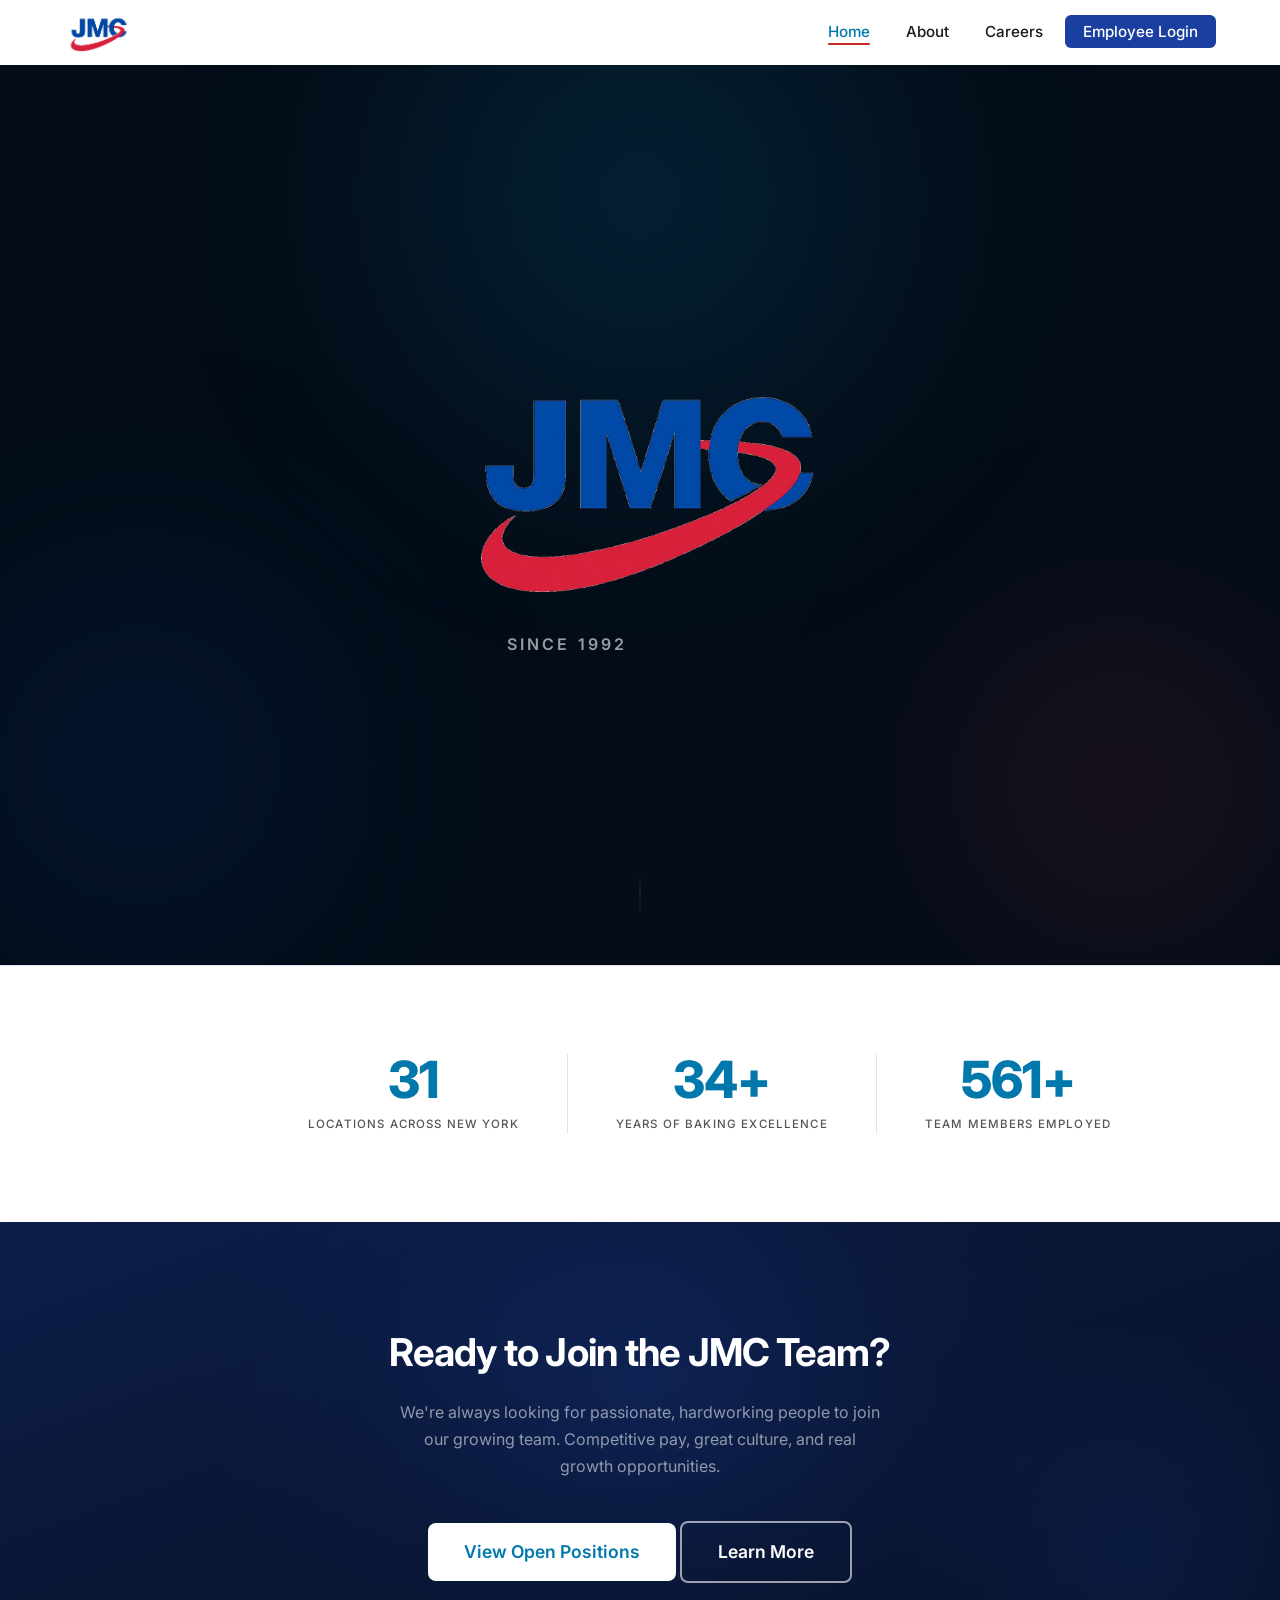
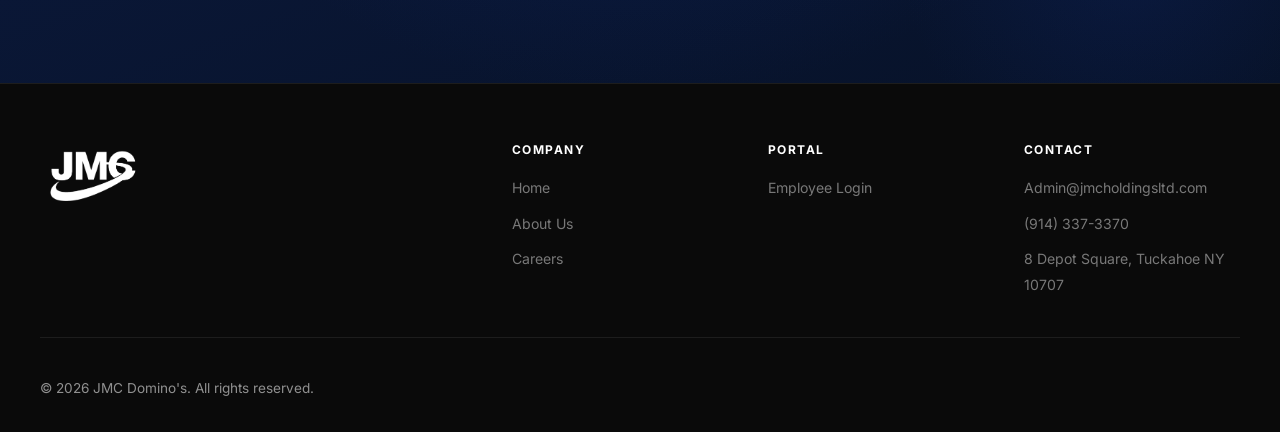
==== commit 2316fc6e: "Update contact phone number to (914) 337-3370" ====
--- a/index.html
+++ b/index.html
@@ -106,7 +106,7 @@
           <h4>Contact</h4>
           <ul>
             <li><a href="#">Admin@jmcholdingsltd.com</a></li>
-            <li><a href="#">(518) 555-0100</a></li>
+            <li><a href="#">(914) 337-3370</a></li>
             <li><a href="#">8 Depot Square, Tuckahoe NY 10707</a></li>
           </ul>
         </div>
--- a/styles.css
+++ b/styles.css
@@ -530,7 +530,7 @@
 /* ===== CTA BAND ===== */
 .cta-band {
   position: relative;
-  background: #040d18;
+  background: linear-gradient(160deg, #0d1e4a 0%, #0a1736 40%, #071228 100%);
   color: #fff;
   text-align: center;
   padding: 100px 24px;
@@ -540,12 +540,23 @@
 .cta-band::before {
   content: '';
   position: absolute;
-  top: -180px;
+  top: -160px;
   left: 50%;
   transform: translateX(-50%);
-  width: 800px;
-  height: 600px;
-  background: radial-gradient(ellipse, rgba(0,120,172,0.18) 0%, transparent 60%);
+  width: 900px;
+  height: 640px;
+  background: radial-gradient(ellipse, rgba(26,63,160,0.28) 0%, rgba(14,40,110,0.12) 45%, transparent 70%);
+  pointer-events: none;
+}
+
+.cta-band::after {
+  content: '';
+  position: absolute;
+  bottom: -120px;
+  right: -100px;
+  width: 500px;
+  height: 500px;
+  background: radial-gradient(ellipse, rgba(20,50,140,0.2) 0%, transparent 65%);
   pointer-events: none;
 }
 
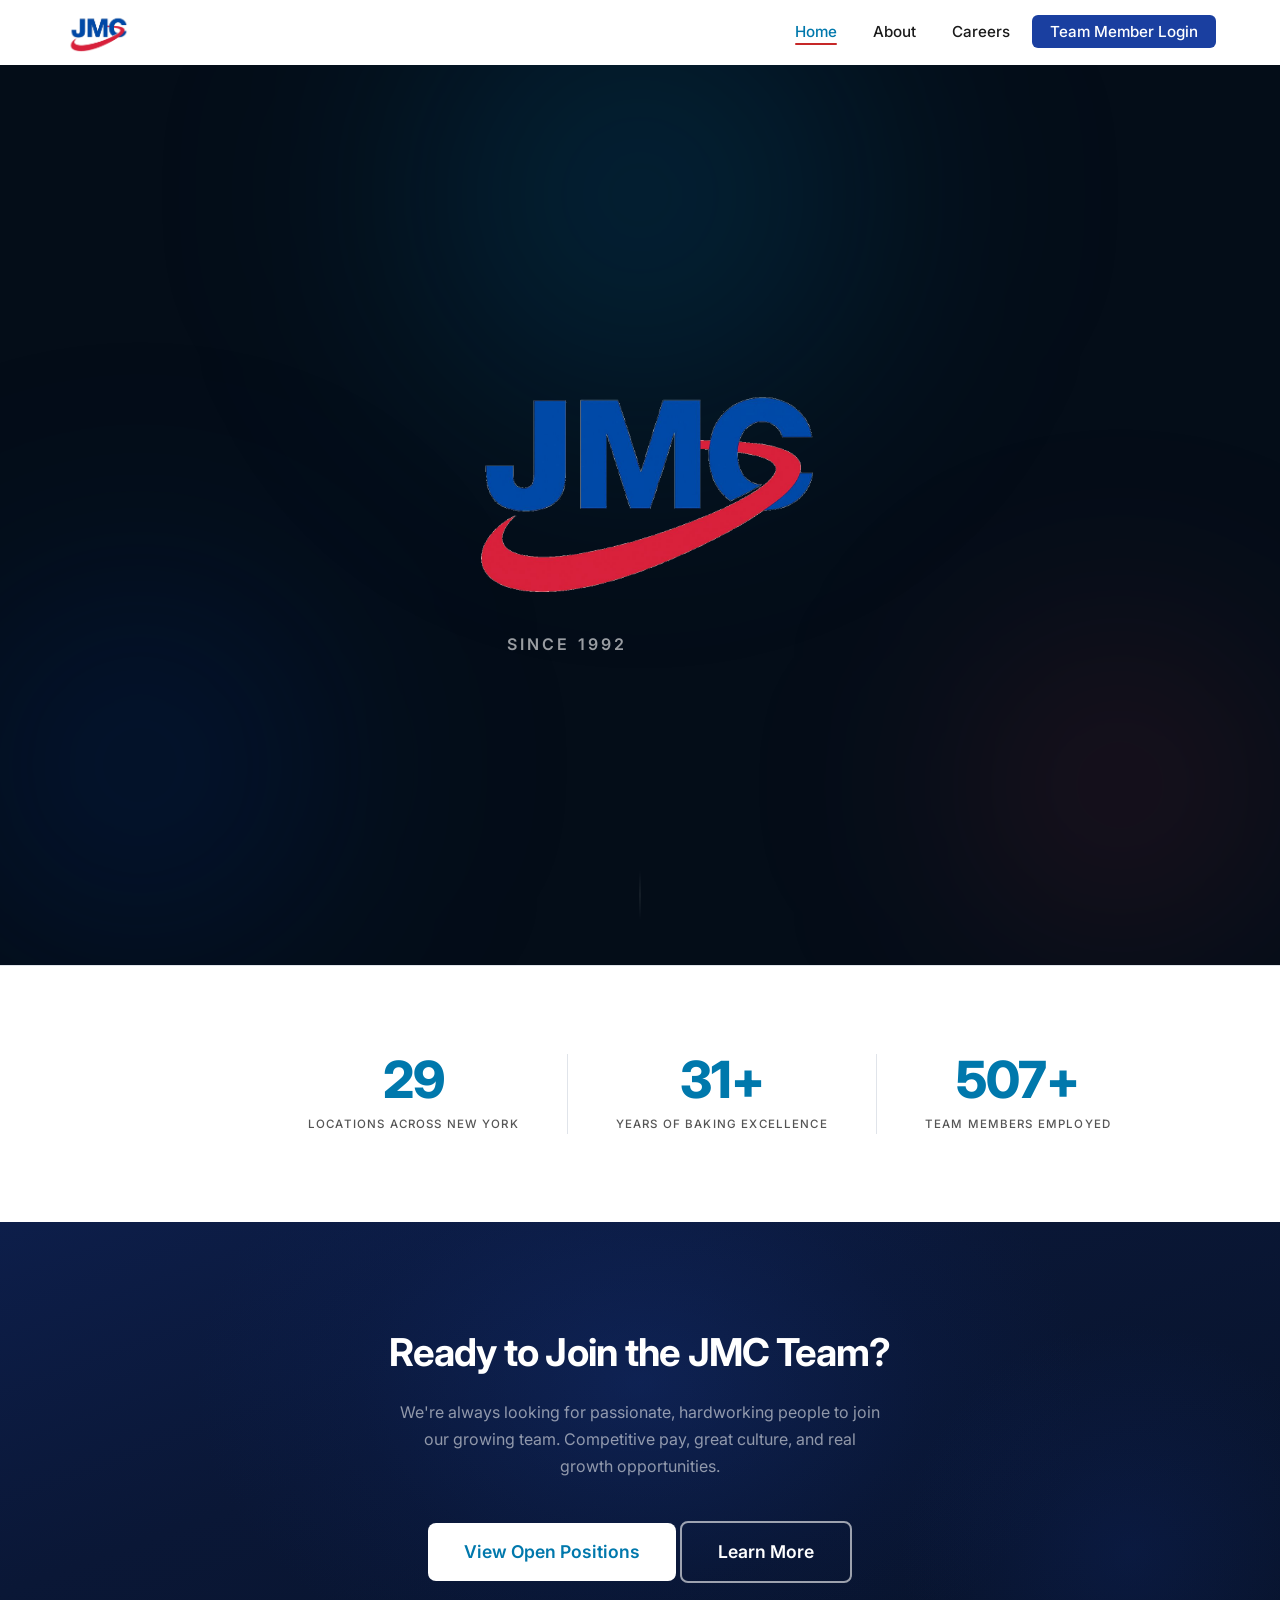
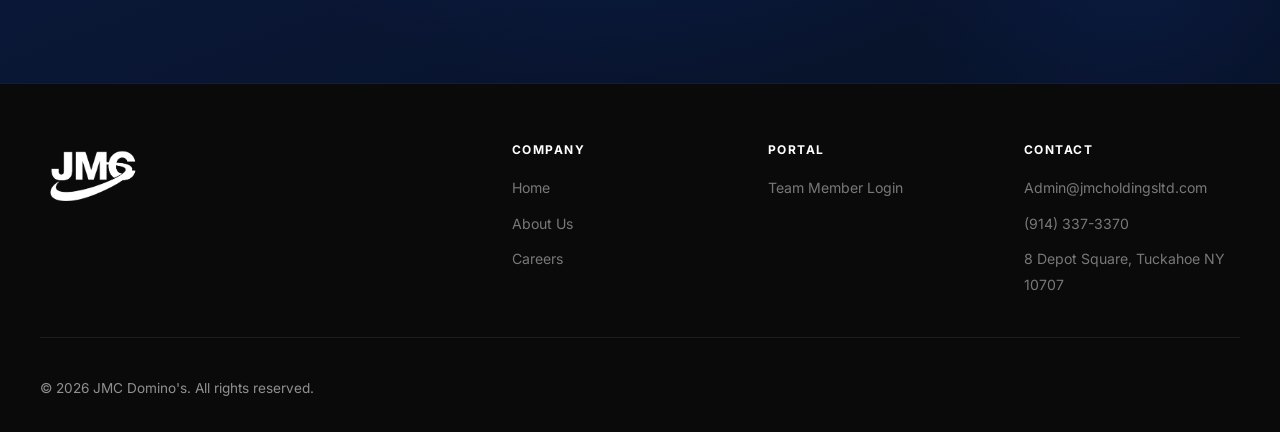
==== commit daefe803: "Rename Employee Login to Team Member Login, Employee Portal to Team Portal" ====
--- a/index.html
+++ b/index.html
@@ -24,7 +24,7 @@
         <li><a href="index.html">Home</a></li>
         <li><a href="about.html">About</a></li>
         <li><a href="apply.html">Careers</a></li>
-        <li><a href="login.html" class="btn-nav">Employee Login</a></li>
+        <li><a href="login.html" class="btn-nav">Team Member Login</a></li>
       </ul>
     </div>
   </nav>
@@ -99,7 +99,7 @@
         <div class="footer-col">
           <h4>Portal</h4>
           <ul>
-            <li><a href="login.html">Employee Login</a></li>
+            <li><a href="login.html">Team Member Login</a></li>
           </ul>
         </div>
         <div class="footer-col">
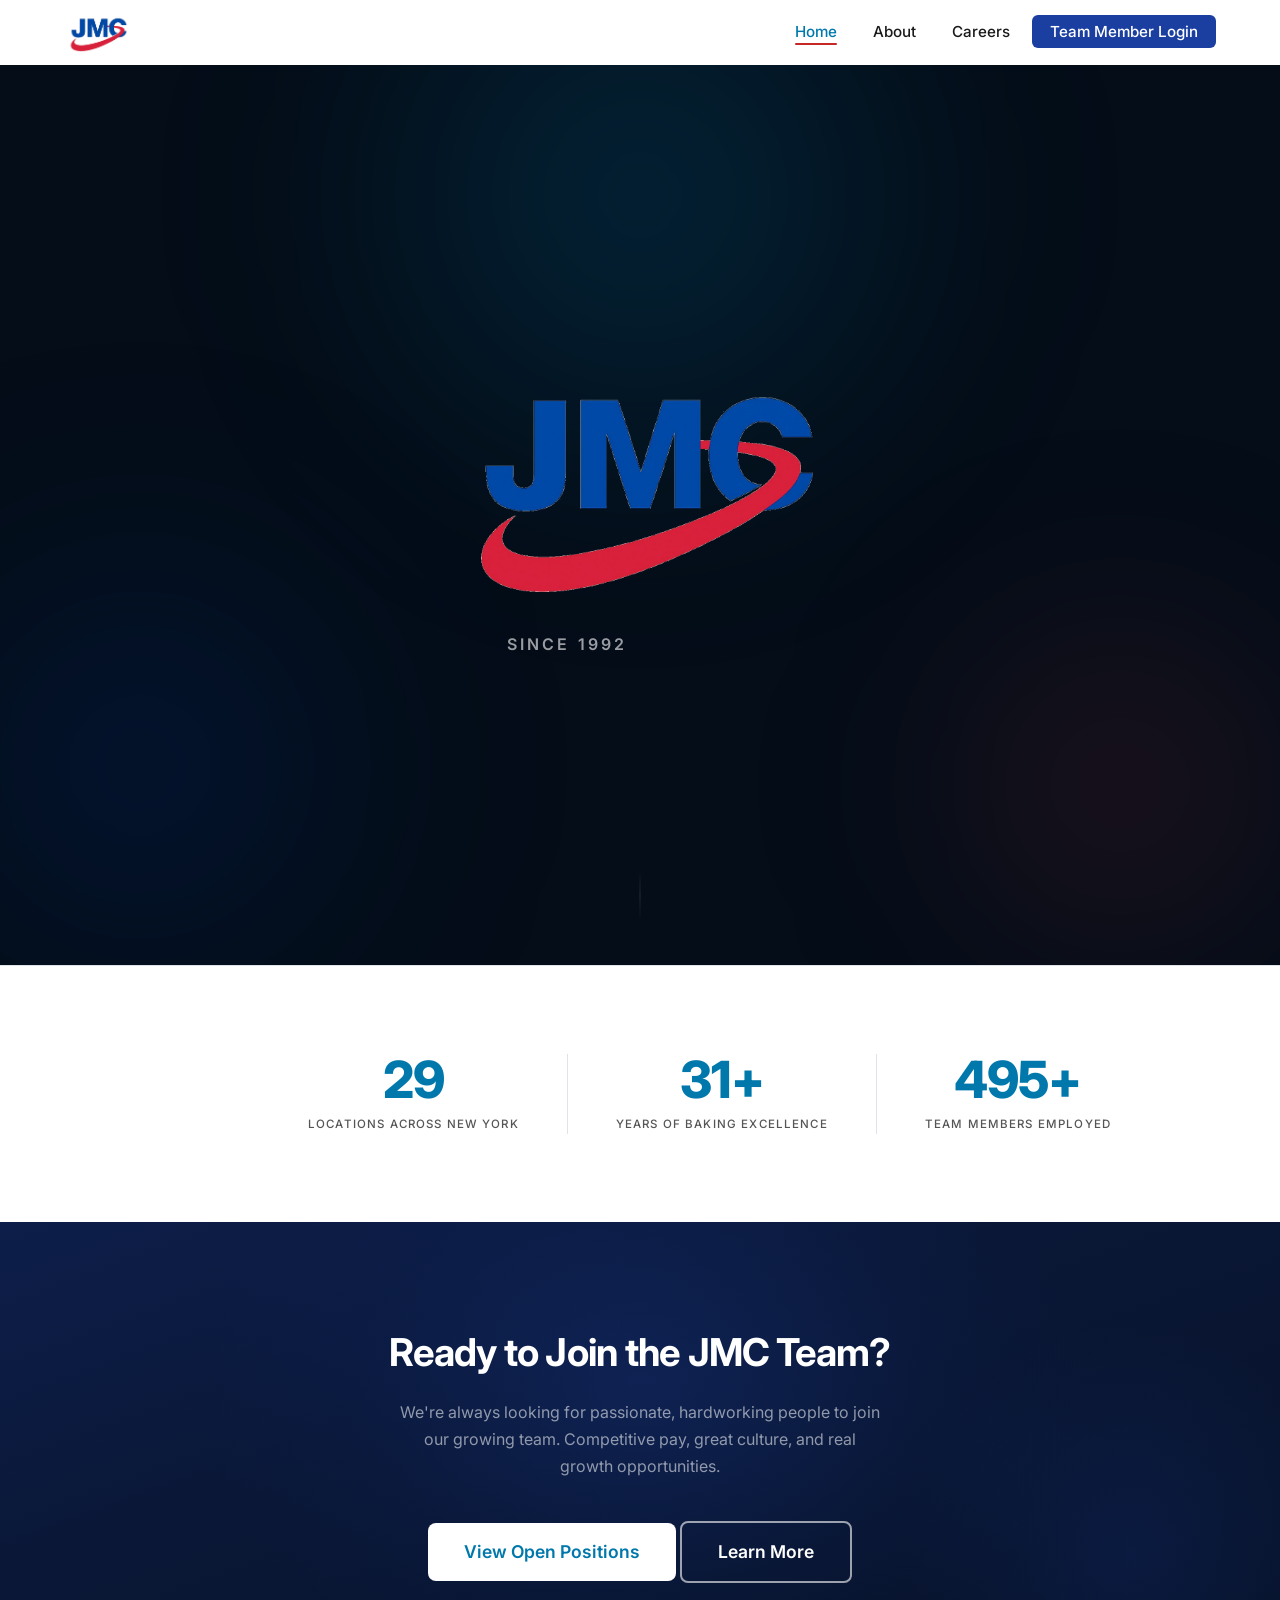
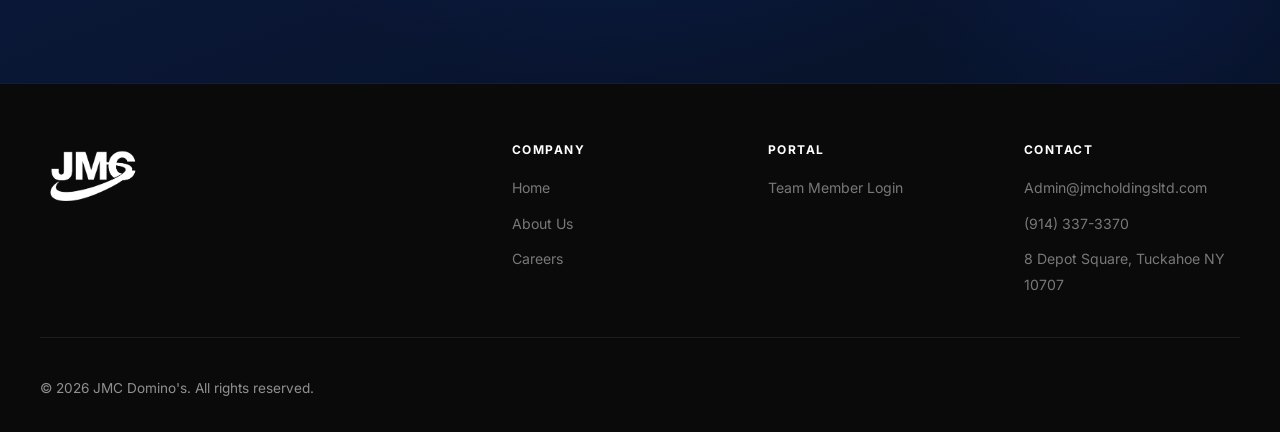
==== commit f817eeae: "Redesign mobile dashboard and add global dark mode system - 2-row mobile header: logo+toggle on row " ====
--- a/index.html
+++ b/index.html
@@ -3,7 +3,8 @@
 <head>
   <meta charset="UTF-8">
   <meta name="viewport" content="width=device-width, initial-scale=1.0">
-  <title>JMC — Since 1992</title>
+  <title>JMC Domino's</title>
+  <link rel="icon" type="image/png" href="logo.png">
   <link rel="preconnect" href="https://fonts.googleapis.com">
   <link rel="preconnect" href="https://fonts.gstatic.com" crossorigin>
   <link href="https://fonts.googleapis.com/css2?family=Inter:wght@300;400;500;600;700;800;900&display=swap" rel="stylesheet">
